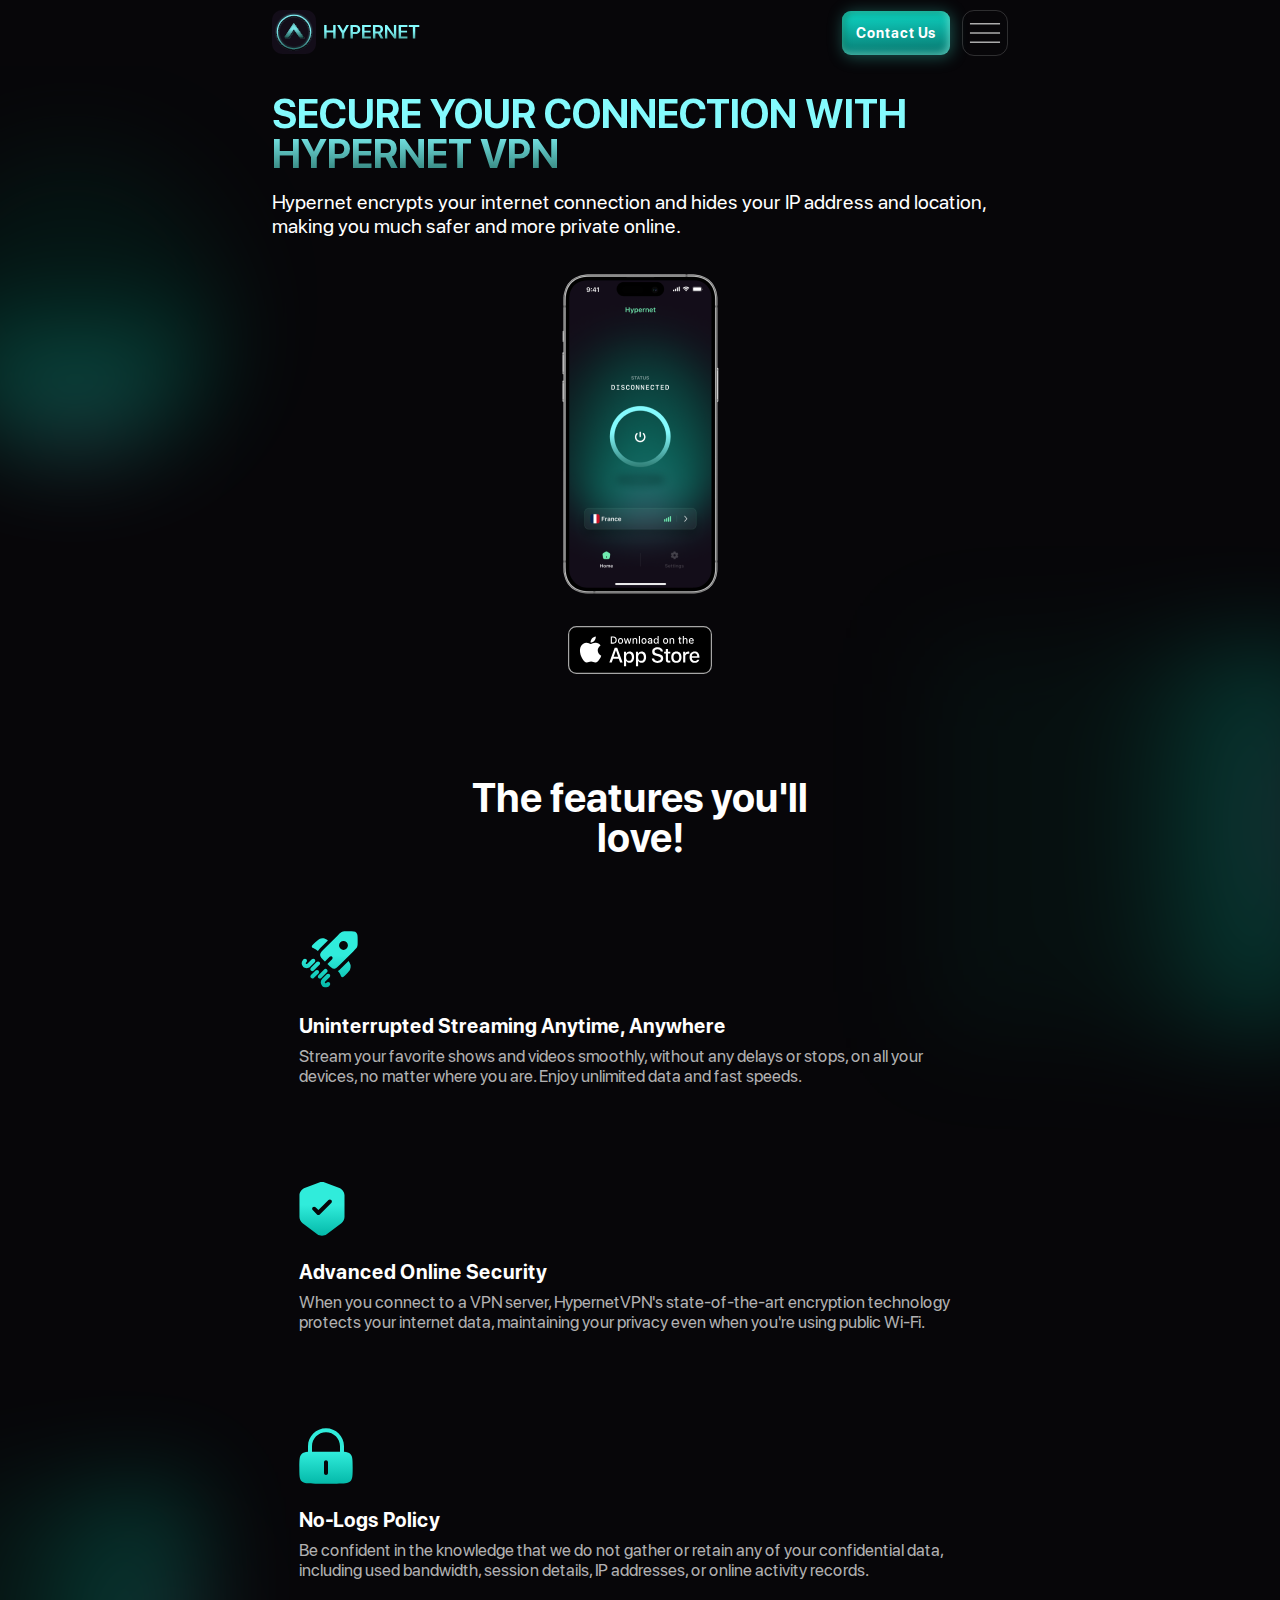
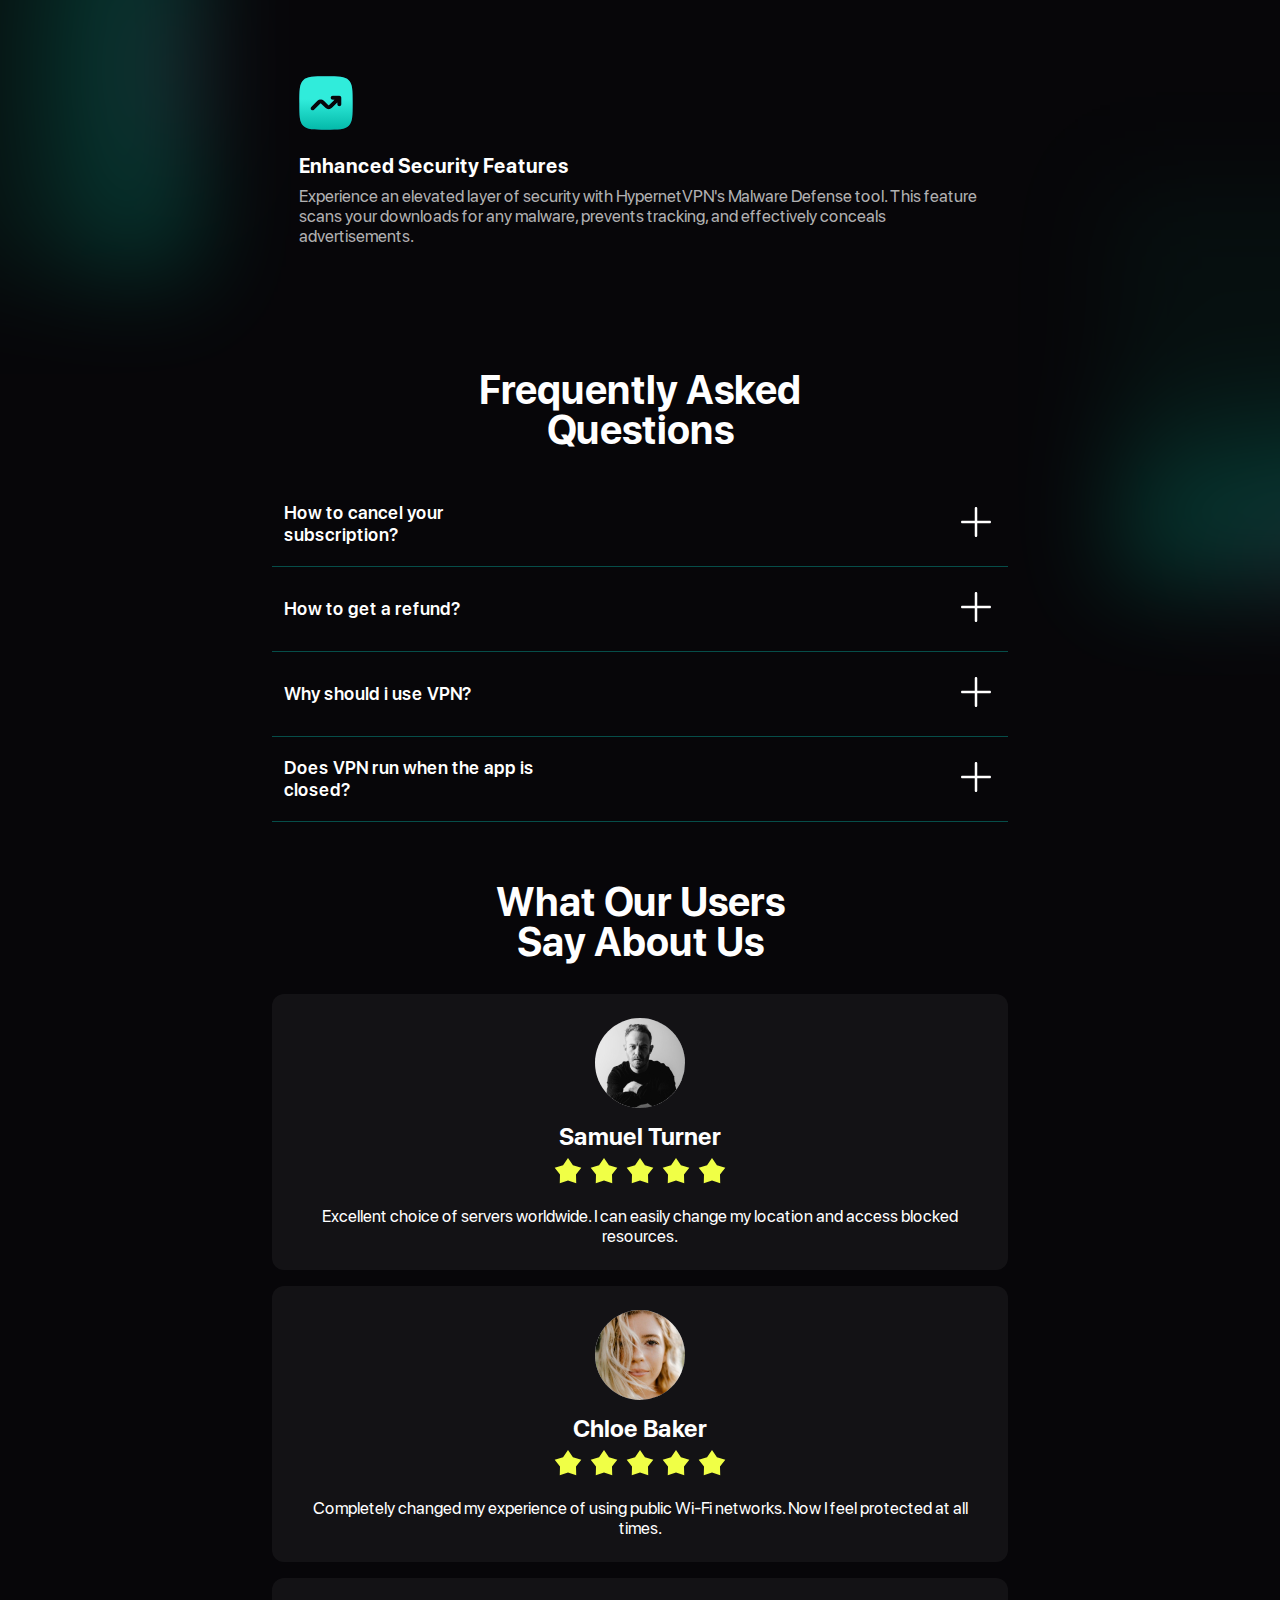
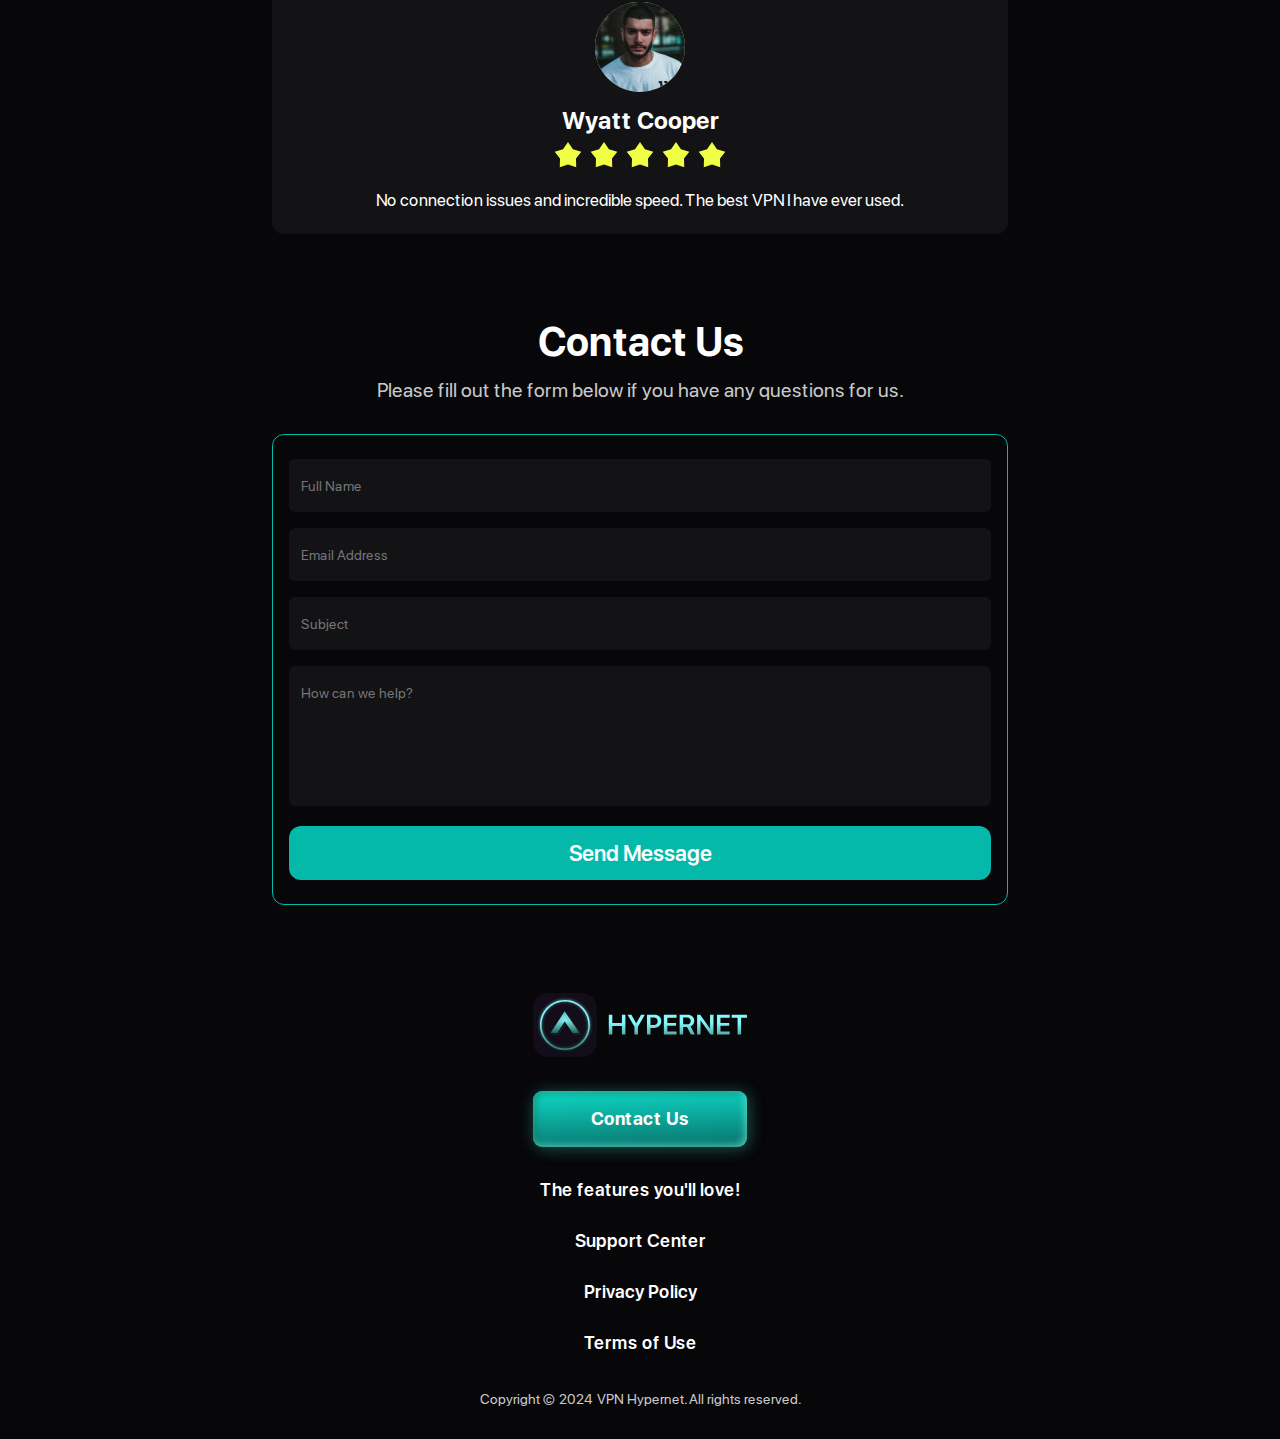
==== lend/hypernet/index.html @ 53f4f157 "test" ====
<!doctype html>
<html lang="en">
<head>
    <meta charset="UTF-8">
    <meta name="viewport"
          content="width=device-width, user-scalable=no, initial-scale=1.0, maximum-scale=1.0, minimum-scale=1.0">
    <meta http-equiv="X-UA-Compatible" content="ie=edge">
    <link rel="stylesheet" href="css/style.css">
    <title>hypernet</title>
</head>
<body>

    <header class="header">
    <div class="container">
        <div class="header-content">
            <a href="#" class="logo">
                <img src="assets/img/Logo.svg" alt="logo">
            </a>
            <div class="navigation-panel">
                <a href="#form" class="btn-nav primary-btn">
                    Contact Us
                </a>
                <nav class="nav">
                             <span class="nav-cross" id="close-nav">
                                <svg width="32" height="32" viewBox="0 0 32 32" fill="none" xmlns="http://www.w3.org/2000/svg">
<path d="M8 8.00006L25.0323 25.0323" stroke="white" stroke-linejoin="round"/>
<path d="M8 25.0325L25.0323 8.00027" stroke="white" stroke-linejoin="round"/>
</svg>
                            </span>
                    <div class="nav-inner">
                        <a href="#form" class="primary-btn">
                            Contact Us
                        </a>
                        <ul class="nav-list">
                            <li class="nav-list__el"><a href="#features">The features you'll love!</a></li>
                            <li class="nav-list__el"><a href="contact-us.html">Support Center</a></li>
                            <li class="nav-list__el"><a href="privacy.html">Privacy Policy</a></li>
                            <li class="nav-list__el"><a href="terms.html">Terms of Use</a></li>
                        </ul>
                    </div>
                </nav>
                <div class="burger" id="burger">
                    <svg width="44" height="44" viewBox="0 0 44 44" fill="none" xmlns="http://www.w3.org/2000/svg">
                        <path d="M36.6666 12.8333L7.33329 12.8333" stroke="white" stroke-linecap="round"/>
                        <path d="M36.6666 22L7.33329 22" stroke="white" stroke-linecap="round"/>
                        <path d="M36.6666 31.1667L7.33329 31.1667" stroke="white" stroke-linecap="round"/>
                    </svg>
                </div>
            </div>
        </div>
    </div>
</header>
    <div class="wrapper">
        <main class="main">
            <div class="container">
                <div class="main-content">
                    <h1 class="main-title">
                        SECURE YOUR CONNECTION WITH HYPERNET VPN
                    </h1>
                    <p class="main-description">
                        Hypernet encrypts your internet connection and hides your IP address and location,
                        making you much safer and more private online.
                    </p>
                    <div class="main-banner">
                        <div class="main-banner__img">
                            <img src="assets/img/iphone.png" alt="iphone-img">
                        </div>
                        <a href="#" class="link-app">
                            <img src="assets/img/app-store.svg" alt="app-store">
                        </a>
                    </div>
                </div>
            </div>
        </main>
        <section class="work" id="features">
            <div class="container">
                <div class="work-content">
                    <h2 class="section-title">The features you'll love!
                    </h2>
                    <div class="work-list">
                        <div class="work-item">
                            <svg width="64" height="64" viewBox="0 0 64 64" fill="none" xmlns="http://www.w3.org/2000/svg">
                                <path fill-rule="evenodd" clip-rule="evenodd" d="M7.39752 33.2837C8.1875 34.0746 8.18672 35.3562 7.39578 36.1462L6.98072 36.5607C6.62618 36.9148 6.62618 37.4879 6.98072 37.842C7.33662 38.1975 7.91466 38.1975 8.27056 37.842L12.8362 33.2819C13.6272 32.492 14.9087 32.4928 15.6987 33.2837C16.4887 34.0746 16.4879 35.3562 15.697 36.1462L11.1313 40.7062C9.1949 42.6403 6.05637 42.6403 4.11996 40.7062C2.18218 38.7708 2.18218 35.6319 4.11996 33.6965L4.53502 33.2819C5.32596 32.492 6.60755 32.4928 7.39752 33.2837ZM20.4977 35.9724C21.2882 36.7628 21.2882 38.0444 20.4977 38.8349L14.7846 44.5479C13.9941 45.3383 12.7126 45.3383 11.9221 44.5479C11.1316 43.7574 11.1316 42.4759 11.9221 41.6854L17.6352 35.9724C18.4256 35.1819 19.7072 35.1819 20.4977 35.9724ZM27.9888 43.4543C28.7792 44.2447 28.7792 45.5263 27.9888 46.3167L22.3147 51.9907C21.5243 52.7812 20.2427 52.7811 19.4522 51.9907C18.6618 51.2003 18.6618 49.9187 19.4522 49.1282L25.1263 43.4543C25.9167 42.6638 27.1983 42.6638 27.9888 43.4543ZM19.4591 44.5226C20.2408 45.3218 20.2265 46.6033 19.4273 47.3849L14.8135 51.897C14.0143 52.6786 12.7328 52.6644 11.9512 51.8652C11.1696 51.066 11.1838 49.7845 11.983 49.0029L16.5968 44.4907C17.396 43.7091 18.6775 43.7234 19.4591 44.5226ZM30.6163 48.3148C31.4062 49.1057 31.4055 50.3873 30.6145 51.1772L26.0489 55.7373C25.6943 56.0914 25.6943 56.6645 26.0489 57.0186C26.4048 57.3741 26.9828 57.374 27.3387 57.0186L27.7538 56.604C28.5447 55.8141 29.8263 55.8148 30.6163 56.6058C31.4062 57.3967 31.4055 58.6783 30.6145 59.4682L30.1995 59.8828C28.2631 61.8168 25.1245 61.8168 23.1881 59.8828C21.2503 57.9474 21.2503 54.8085 23.1881 52.8731L27.7538 48.313C28.5447 47.5231 29.8263 47.5238 30.6163 48.3148Z" fill="url(#paint0_linear_467_172)"/>
                                <path d="M28.9235 14.4243L23.0896 20.2406C22.0173 21.3097 21.0336 22.2903 20.2568 23.1768C19.7579 23.7462 19.2594 24.3693 18.8371 25.0578L18.7803 25.0011C18.6724 24.8935 18.6184 24.8397 18.5642 24.7871C17.5502 23.8032 16.3575 23.021 15.0498 22.4822C14.9799 22.4534 14.909 22.4253 14.7671 22.3691L13.8985 22.025C12.7218 21.5587 12.4082 20.0439 13.3036 19.1512C15.8733 16.5893 18.9586 13.5134 20.4476 12.8956C21.7608 12.3507 23.1793 12.1694 24.5474 12.3716C25.801 12.5569 26.9869 13.2008 28.9235 14.4243Z" fill="url(#paint1_linear_467_172)"/>
                                <path d="M38.8848 45.0486C39.3549 45.5257 39.6672 45.8628 39.9494 46.2229C40.3218 46.6981 40.6548 47.2028 40.9451 47.732C41.2718 48.3277 41.5255 48.964 42.0328 50.2367C42.4458 51.2728 43.8179 51.5466 44.6148 50.7521L44.8076 50.5598C47.3773 47.9979 50.4625 44.9219 51.0822 43.4374C51.6287 42.1281 51.8105 40.7139 51.6077 39.3499C51.4219 38.1002 50.7762 36.9181 49.5493 34.9877L43.6959 40.8235C42.5993 41.9168 41.5938 42.9194 40.6844 43.7048C40.1394 44.1754 39.5432 44.6458 38.8848 45.0486Z" fill="url(#paint2_linear_467_172)"/>
                                <path fill-rule="evenodd" clip-rule="evenodd" d="M41.3393 38.3131L54.7518 24.941C56.6834 23.0152 57.6492 22.0524 58.1579 20.8279C58.6666 19.6035 58.6666 18.2417 58.6666 15.5183V14.2172C58.6666 10.0293 58.6666 7.93537 57.3617 6.63435C56.0567 5.33333 53.9565 5.33333 49.7559 5.33333H48.4509C45.7192 5.33333 44.3534 5.33333 43.1252 5.84052C41.8971 6.3477 40.9313 7.31059 38.9997 9.23636L25.5872 22.6084C23.3302 24.8587 21.9306 26.254 21.3887 27.6017C21.2175 28.0275 21.1318 28.4485 21.1318 28.8903C21.1318 30.7302 22.617 32.2109 25.5872 35.1722L25.9864 35.5702L30.6627 30.8242C31.3296 30.1474 32.4189 30.1393 33.0958 30.8062C33.7726 31.4731 33.7807 32.5624 33.1138 33.2392L28.4232 37.9996L28.7376 38.3131C31.7079 41.2744 33.193 42.755 35.0385 42.755C35.4462 42.755 35.8364 42.6828 36.2289 42.5382C37.6127 42.0285 39.0254 40.6201 41.3393 38.3131ZM47.6404 22.6094C45.9005 24.3441 43.0795 24.3441 41.3396 22.6094C39.5997 20.8747 39.5997 18.0623 41.3396 16.3276C43.0795 14.5929 45.9005 14.5929 47.6404 16.3276C49.3804 18.0623 49.3804 20.8747 47.6404 22.6094Z" fill="url(#paint3_linear_467_172)"/>
                                <defs>
                                    <linearGradient id="paint0_linear_467_172" x1="30.7832" y1="61.4334" x2="30.9016" y2="5.33359" gradientUnits="userSpaceOnUse">
                                        <stop stop-color="#04B9A9"/>
                                        <stop offset="0.572498" stop-color="#30ECDB"/>
                                    </linearGradient>
                                    <linearGradient id="paint1_linear_467_172" x1="30.7832" y1="61.4334" x2="30.9016" y2="5.33359" gradientUnits="userSpaceOnUse">
                                        <stop stop-color="#04B9A9"/>
                                        <stop offset="0.572498" stop-color="#30ECDB"/>
                                    </linearGradient>
                                    <linearGradient id="paint2_linear_467_172" x1="30.7832" y1="61.4334" x2="30.9016" y2="5.33359" gradientUnits="userSpaceOnUse">
                                        <stop stop-color="#04B9A9"/>
                                        <stop offset="0.572498" stop-color="#30ECDB"/>
                                    </linearGradient>
                                    <linearGradient id="paint3_linear_467_172" x1="30.7832" y1="61.4334" x2="30.9016" y2="5.33359" gradientUnits="userSpaceOnUse">
                                        <stop stop-color="#04B9A9"/>
                                        <stop offset="0.572498" stop-color="#30ECDB"/>
                                    </linearGradient>
                                </defs>
                            </svg>
                            <h3 class="work-item__title">
                                Uninterrupted Streaming Anytime, Anywhere
                            </h3>
                            <div class="work-item__description">
                                Stream your favorite shows and videos smoothly, without any delays or stops, on all your devices, no matter where you are. Enjoy unlimited data and fast speeds.
                            </div>
                        </div>
                        <div class="work-item">
                            <svg width="46" height="54" viewBox="0 0 46 54" fill="none" xmlns="http://www.w3.org/2000/svg">
                                <path d="M40.4401 5.98667L25.7735 0.493334C24.2535 -0.0666662 21.7735 -0.0666662 20.2535 0.493334L5.5868 5.98667C2.76013 7.05333 0.466797 10.36 0.466797 13.3733V34.9733C0.466797 37.1333 1.88013 39.9867 3.61346 41.2667L18.2801 52.2267C20.8668 54.1733 25.1068 54.1733 27.6935 52.2267L42.3601 41.2667C44.0935 39.96 45.5068 37.1333 45.5068 34.9733V13.3733C45.5335 10.36 43.2401 7.05333 40.4401 5.98667ZM32.2801 20.92L20.8135 32.3867C20.4135 32.7867 19.9068 32.9733 19.4001 32.9733C18.8935 32.9733 18.3868 32.7867 17.9868 32.3867L13.7201 28.0667C12.9468 27.2933 12.9468 26.0133 13.7201 25.24C14.4935 24.4667 15.7735 24.4667 16.5468 25.24L19.4268 28.12L29.4801 18.0667C30.2535 17.2933 31.5335 17.2933 32.3068 18.0667C33.0801 18.84 33.0801 20.1467 32.2801 20.92Z" fill="url(#paint0_linear_96_29)"/>
                                <defs>
                                    <linearGradient id="paint0_linear_96_29" x1="23.0807" y1="53.7824" x2="23.2156" y2="0.0736763" gradientUnits="userSpaceOnUse">
                                        <stop stop-color="#04B9A9"/>
                                        <stop offset="0.572498" stop-color="#30ECDB"/>
                                    </linearGradient>
                                </defs>
                            </svg>
                            <h3 class="work-item__title">
                                Advanced Online Security
                            </h3>
                            <div class="work-item__description">
                                When you connect to a VPN server, HypernetVPN's state-of-the-art encryption technology
                                protects your internet data, maintaining your privacy even when you're using public Wi-Fi.
                            </div>
                        </div>
                        <div class="work-item">
                            <svg width="54" height="56" viewBox="0 0 54 56" fill="none" xmlns="http://www.w3.org/2000/svg">
                                <path fill-rule="evenodd" clip-rule="evenodd" d="M9.00004 23.8123V18.3333C9.00004 8.39219 17.0589 0.333313 27 0.333313C36.9412 0.333313 45 8.39219 45 18.3333V23.8123C47.9727 24.0343 49.9085 24.5948 51.3236 26.0098C53.6667 28.3529 53.6667 32.1242 53.6667 39.6666C53.6667 47.2091 53.6667 50.9804 51.3236 53.3235C48.9804 55.6666 45.2092 55.6666 37.6667 55.6666H16.3334C8.7909 55.6666 5.01967 55.6666 2.67652 53.3235C0.333374 50.9804 0.333374 47.2091 0.333374 39.6666C0.333374 32.1242 0.333374 28.3529 2.67652 26.0098C4.09154 24.5948 6.02736 24.0343 9.00004 23.8123ZM13 18.3333C13 10.6013 19.2681 4.33331 27 4.33331C34.732 4.33331 41 10.6013 41 18.3333V23.6762C39.9787 23.6666 38.8707 23.6666 37.6667 23.6666H16.3334C15.1293 23.6666 14.0214 23.6666 13 23.6762V18.3333ZM27 32.3333C28.1046 32.3333 29 33.2287 29 34.3333V45C29 46.1045 28.1046 47 27 47C25.8955 47 25 46.1045 25 45V34.3333C25 33.2287 25.8955 32.3333 27 32.3333Z" fill="url(#paint0_linear_467_179)"/>
                                <defs>
                                    <linearGradient id="paint0_linear_467_179" x1="27.1111" y1="55.7655" x2="27.2325" y2="0.333582" gradientUnits="userSpaceOnUse">
                                        <stop stop-color="#04B9A9"/>
                                        <stop offset="0.572498" stop-color="#30ECDB"/>
                                    </linearGradient>
                                </defs>
                            </svg>
                            <h3 class="work-item__title">
                                No-Logs Policy
                            </h3>
                            <div class="work-item__description">
                                Be confident in the knowledge that we do not gather or retain any of your confidential
                                data, including used bandwidth, session details, IP addresses, or online activity records.
                            </div>
                        </div>
                        <div class="work-item">
                            <svg width="54" height="54" viewBox="0 0 54 54" fill="none" xmlns="http://www.w3.org/2000/svg">
                                <path fill-rule="evenodd" clip-rule="evenodd" d="M4.23862 4.23856C0.333374 8.1438 0.333374 14.4292 0.333374 27C0.333374 39.5708 0.333374 45.8562 4.23862 49.7614C8.14386 53.6666 14.4293 53.6666 27 53.6666C39.5708 53.6666 45.8562 53.6666 49.7615 49.7614C53.6667 45.8562 53.6667 39.5708 53.6667 27C53.6667 14.4292 53.6667 8.1438 49.7615 4.23856C45.8562 0.333313 39.5708 0.333313 27 0.333313C14.4293 0.333313 8.14386 0.333313 4.23862 4.23856ZM31.6667 21.6666C31.6667 22.7712 32.5621 23.6666 33.6667 23.6666H35.5049L30.1381 29.0335C29.8778 29.2938 29.4557 29.2938 29.1953 29.0335L24.9665 24.8047C23.1441 22.9823 20.1893 22.9823 18.3669 24.8047L12.2525 30.9191C11.4714 31.7001 11.4714 32.9665 12.2525 33.7475C13.0335 34.5286 14.2999 34.5286 15.0809 33.7475L21.1953 27.6331C21.4557 27.3728 21.8778 27.3728 22.1381 27.6331L26.3669 31.8619C28.1893 33.6843 31.1441 33.6844 32.9665 31.8619L38.3334 26.4951V28.3333C38.3334 29.4379 39.2288 30.3333 40.3334 30.3333C41.4379 30.3333 42.3334 29.4379 42.3334 28.3333V21.6666C42.3334 20.5621 41.4379 19.6666 40.3334 19.6666H33.6667C32.5621 19.6666 31.6667 20.5621 31.6667 21.6666Z" fill="#1C274C"/>
                                <path fill-rule="evenodd" clip-rule="evenodd" d="M4.23862 4.23856C0.333374 8.1438 0.333374 14.4292 0.333374 27C0.333374 39.5708 0.333374 45.8562 4.23862 49.7614C8.14386 53.6666 14.4293 53.6666 27 53.6666C39.5708 53.6666 45.8562 53.6666 49.7615 49.7614C53.6667 45.8562 53.6667 39.5708 53.6667 27C53.6667 14.4292 53.6667 8.1438 49.7615 4.23856C45.8562 0.333313 39.5708 0.333313 27 0.333313C14.4293 0.333313 8.14386 0.333313 4.23862 4.23856ZM31.6667 21.6666C31.6667 22.7712 32.5621 23.6666 33.6667 23.6666H35.5049L30.1381 29.0335C29.8778 29.2938 29.4557 29.2938 29.1953 29.0335L24.9665 24.8047C23.1441 22.9823 20.1893 22.9823 18.3669 24.8047L12.2525 30.9191C11.4714 31.7001 11.4714 32.9665 12.2525 33.7475C13.0335 34.5286 14.2999 34.5286 15.0809 33.7475L21.1953 27.6331C21.4557 27.3728 21.8778 27.3728 22.1381 27.6331L26.3669 31.8619C28.1893 33.6843 31.1441 33.6844 32.9665 31.8619L38.3334 26.4951V28.3333C38.3334 29.4379 39.2288 30.3333 40.3334 30.3333C41.4379 30.3333 42.3334 29.4379 42.3334 28.3333V21.6666C42.3334 20.5621 41.4379 19.6666 40.3334 19.6666H33.6667C32.5621 19.6666 31.6667 20.5621 31.6667 21.6666Z" fill="url(#paint0_linear_467_181)"/>
                                <defs>
                                    <linearGradient id="paint0_linear_467_181" x1="27.1111" y1="53.7619" x2="27.2239" y2="0.333554" gradientUnits="userSpaceOnUse">
                                        <stop stop-color="#04B9A9"/>
                                        <stop offset="0.572498" stop-color="#30ECDB"/>
                                    </linearGradient>
                                </defs>
                            </svg>
                            <h3 class="work-item__title">
                                Enhanced Security Features
                            </h3>
                            <div class="work-item__description">
                                Experience an elevated layer of security with HypernetVPN's Malware Defense tool.
                                This feature scans your downloads for any malware, prevents tracking, and effectively conceals advertisements.
                            </div>
                        </div>
                    </div>
                </div>
            </div>
        </section>
        <section class="faq">
            <div class="container">
                <div class="faq-content">
                    <h2 class="section-title">
                        Frequently Asked Questions
                    </h2>
                    <div class="faq-list">
                        <div class="faq-el">
                            <div class="faq-el-head">
                                <div class="faq-el-head__text">
                                    How to cancel your subscription?
                                </div>
                                <div class="faq-el-head__i">
                                    <span class="faq-el-head__i__plus">
                                       <svg width="40" height="40" viewBox="0 0 40 40" fill="none" xmlns="http://www.w3.org/2000/svg">
                                        <path fill-rule="evenodd" clip-rule="evenodd" d="M20 5C20.3315 5 20.6495 5.1317 20.8839 5.36612C21.1183 5.60054 21.25 5.91848 21.25 6.25V18.75H33.75C34.0815 18.75 34.3995 18.8817 34.6339 19.1161C34.8683 19.3505 35 19.6685 35 20C35 20.3315 34.8683 20.6495 34.6339 20.8839C34.3995 21.1183 34.0815 21.25 33.75 21.25H21.25V33.75C21.25 34.0815 21.1183 34.3995 20.8839 34.6339C20.6495 34.8683 20.3315 35 20 35C19.6685 35 19.3505 34.8683 19.1161 34.6339C18.8817 34.3995 18.75 34.0815 18.75 33.75V21.25H6.25C5.91848 21.25 5.60054 21.1183 5.36612 20.8839C5.1317 20.6495 5 20.3315 5 20C5 19.6685 5.1317 19.3505 5.36612 19.1161C5.60054 18.8817 5.91848 18.75 6.25 18.75H18.75V6.25C18.75 5.91848 18.8817 5.60054 19.1161 5.36612C19.3505 5.1317 19.6685 5 20 5Z" fill="white"/>
                                    </svg>
                                    </span>
                                    <span class="faq-el-head__i__minus">
                                        <svg width="40" height="40" viewBox="0 0 40 40" fill="none" xmlns="http://www.w3.org/2000/svg">
<path d="M5 20L35 20" stroke="white" stroke-width="2.57143" stroke-linecap="round"/>
</svg>
                                    </span>
                                </div>
                            </div>
                            <div class="faq-el-body">
                                <p class="faq-el-text">
                                    Subscription cancellation is easy! You can do it either through you Apple Store
                                    settings, or you can <a href="#form">contact us </a>, and we'll give you further instructions(link)
                                </p>
                            </div>
                        </div>
                        <div class="faq-el">
                            <div class="faq-el-head">
                                <div class="faq-el-head__text">
                                    How to get a refund?
                                </div>
                                <div class="faq-el-head__i">
                                    <span class="faq-el-head__i__plus">
                                       <svg width="40" height="40" viewBox="0 0 40 40" fill="none" xmlns="http://www.w3.org/2000/svg">
                                        <path fill-rule="evenodd" clip-rule="evenodd" d="M20 5C20.3315 5 20.6495 5.1317 20.8839 5.36612C21.1183 5.60054 21.25 5.91848 21.25 6.25V18.75H33.75C34.0815 18.75 34.3995 18.8817 34.6339 19.1161C34.8683 19.3505 35 19.6685 35 20C35 20.3315 34.8683 20.6495 34.6339 20.8839C34.3995 21.1183 34.0815 21.25 33.75 21.25H21.25V33.75C21.25 34.0815 21.1183 34.3995 20.8839 34.6339C20.6495 34.8683 20.3315 35 20 35C19.6685 35 19.3505 34.8683 19.1161 34.6339C18.8817 34.3995 18.75 34.0815 18.75 33.75V21.25H6.25C5.91848 21.25 5.60054 21.1183 5.36612 20.8839C5.1317 20.6495 5 20.3315 5 20C5 19.6685 5.1317 19.3505 5.36612 19.1161C5.60054 18.8817 5.91848 18.75 6.25 18.75H18.75V6.25C18.75 5.91848 18.8817 5.60054 19.1161 5.36612C19.3505 5.1317 19.6685 5 20 5Z" fill="white"/>
                                    </svg>
                                    </span>
                                    <span class="faq-el-head__i__minus">
                                        <svg width="40" height="40" viewBox="0 0 40 40" fill="none" xmlns="http://www.w3.org/2000/svg">
<path d="M5 20L35 20" stroke="white" stroke-width="2.57143" stroke-linecap="round"/>
</svg>
                                    </span>
                                </div>
                            </div>
                            <div class="faq-el-body">
                                <p class="faq-el-text">
                                    All the refunds are processed through Apple Store and on their behalf.
                                    You can <a href="#form">contact us </a> to receive additional instructions.(link)                                </p>
                            </div>
                        </div>
                        <div class="faq-el">
                            <div class="faq-el-head">
                                <div class="faq-el-head__text">
                                    Why should i use VPN?
                                </div>
                                <div class="faq-el-head__i">
                                    <span class="faq-el-head__i__plus">
                                       <svg width="40" height="40" viewBox="0 0 40 40" fill="none" xmlns="http://www.w3.org/2000/svg">
                                        <path fill-rule="evenodd" clip-rule="evenodd" d="M20 5C20.3315 5 20.6495 5.1317 20.8839 5.36612C21.1183 5.60054 21.25 5.91848 21.25 6.25V18.75H33.75C34.0815 18.75 34.3995 18.8817 34.6339 19.1161C34.8683 19.3505 35 19.6685 35 20C35 20.3315 34.8683 20.6495 34.6339 20.8839C34.3995 21.1183 34.0815 21.25 33.75 21.25H21.25V33.75C21.25 34.0815 21.1183 34.3995 20.8839 34.6339C20.6495 34.8683 20.3315 35 20 35C19.6685 35 19.3505 34.8683 19.1161 34.6339C18.8817 34.3995 18.75 34.0815 18.75 33.75V21.25H6.25C5.91848 21.25 5.60054 21.1183 5.36612 20.8839C5.1317 20.6495 5 20.3315 5 20C5 19.6685 5.1317 19.3505 5.36612 19.1161C5.60054 18.8817 5.91848 18.75 6.25 18.75H18.75V6.25C18.75 5.91848 18.8817 5.60054 19.1161 5.36612C19.3505 5.1317 19.6685 5 20 5Z" fill="white"/>
                                    </svg>
                                    </span>
                                    <span class="faq-el-head__i__minus">
                                        <svg width="40" height="40" viewBox="0 0 40 40" fill="none" xmlns="http://www.w3.org/2000/svg">
<path d="M5 20L35 20" stroke="white" stroke-width="2.57143" stroke-linecap="round"/>
</svg>
                                    </span>
                                </div>
                            </div>
                            <div class="faq-el-body">
                                <p class="faq-el-text">
                                    Using a VPN, like Hypernet VPN, enhances your online privacy and security.
                                    When you connect to a server through a VPN, your internet traffic is encrypted,
                                    making it difficult for others to intercept or track your online activities.
                                    This is particularly important when using public Wi-Fi, as it protects your
                                    data from potential cyber threats. A VPN also masks your IP address, allowing
                                    you to browse the internet anonymously and access content that may be restricted
                                    in your region. With features like the Kill Switch, which disables your internet
                                    if the VPN connection drops, Hypernet VPN ensures continuous protection. Thus,
                                    using a VPN is crucial for safeguarding your online privacy and accessing a
                                    broader range of content securely.
                                </p>
                            </div>
                        </div>
                        <div class="faq-el">
                            <div class="faq-el-head">
                                <div class="faq-el-head__text">
                                    Does VPN run when the app is closed?
                                </div>
                                <div class="faq-el-head__i">
                                    <span class="faq-el-head__i__plus">
                                       <svg width="40" height="40" viewBox="0 0 40 40" fill="none" xmlns="http://www.w3.org/2000/svg">
                                        <path fill-rule="evenodd" clip-rule="evenodd" d="M20 5C20.3315 5 20.6495 5.1317 20.8839 5.36612C21.1183 5.60054 21.25 5.91848 21.25 6.25V18.75H33.75C34.0815 18.75 34.3995 18.8817 34.6339 19.1161C34.8683 19.3505 35 19.6685 35 20C35 20.3315 34.8683 20.6495 34.6339 20.8839C34.3995 21.1183 34.0815 21.25 33.75 21.25H21.25V33.75C21.25 34.0815 21.1183 34.3995 20.8839 34.6339C20.6495 34.8683 20.3315 35 20 35C19.6685 35 19.3505 34.8683 19.1161 34.6339C18.8817 34.3995 18.75 34.0815 18.75 33.75V21.25H6.25C5.91848 21.25 5.60054 21.1183 5.36612 20.8839C5.1317 20.6495 5 20.3315 5 20C5 19.6685 5.1317 19.3505 5.36612 19.1161C5.60054 18.8817 5.91848 18.75 6.25 18.75H18.75V6.25C18.75 5.91848 18.8817 5.60054 19.1161 5.36612C19.3505 5.1317 19.6685 5 20 5Z" fill="white"/>
                                    </svg>
                                    </span>
                                    <span class="faq-el-head__i__minus">
                                        <svg width="40" height="40" viewBox="0 0 40 40" fill="none" xmlns="http://www.w3.org/2000/svg">
<path d="M5 20L35 20" stroke="white" stroke-width="2.57143" stroke-linecap="round"/>
</svg>
                                    </span>
                                </div>
                            </div>
                            <div class="faq-el-body">
                                <p class="faq-el-text">
                                    Once you connect to a server using Hypernet VPN, it will continue to operate
                                    even when the app is closed, ensuring secure browsing. To verify if the app
                                    is active, glance at the top corner of your device. A visible VPN icon
                                    indicates that the connection is active. For concerns regarding an unstable
                                    connection, consider enabling the Hypernet VPN Kill Switch feature. This
                                    function will temporarily disable your internet access if the VPN connection
                                    drops, maintaining security until the connection is re-established.
                                </p>
                            </div>
                        </div>
                    </div>
                </div>
            </div>
        </section>
        <section class="feedback">
            <div class="container">
                <div class="feedback-content">
                    <h2 class="section-title">
                        What Our Users Say About Us
                    </h2>
                    <div class="feedback-list">
                        <div class="feedback-card">
                            <div class="feedback-card__img">
                                <img src="assets/img/f-1.jpg" alt="img">
                            </div>
                            <h3 class="feedback-card__title">Samuel Turner</h3>
                            <div class="feedback-card__star">
                                <svg width="172" height="28" viewBox="0 0 172 28" fill="none" xmlns="http://www.w3.org/2000/svg">
                                    <path d="M14 0L18.9374 7.20426L27.3148 9.67376L21.9889 16.5957L22.229 25.3262L14 22.4L5.77101 25.3262L6.01113 16.5957L0.685208 9.67376L9.0626 7.20426L14 0Z" fill="#F0FF46"/>
                                    <path d="M86 0L90.9374 7.20426L99.3148 9.67376L93.9889 16.5957L94.229 25.3262L86 22.4L77.771 25.3262L78.0111 16.5957L72.6852 9.67376L81.0626 7.20426L86 0Z" fill="#F0FF46"/>
                                    <path d="M50 0L54.9374 7.20426L63.3148 9.67376L57.9889 16.5957L58.229 25.3262L50 22.4L41.771 25.3262L42.0111 16.5957L36.6852 9.67376L45.0626 7.20426L50 0Z" fill="#F0FF46"/>
                                    <path d="M122 0L126.937 7.20426L135.315 9.67376L129.989 16.5957L130.229 25.3262L122 22.4L113.771 25.3262L114.011 16.5957L108.685 9.67376L117.063 7.20426L122 0Z" fill="#F0FF46"/>
                                    <path d="M158 0L162.937 7.20426L171.315 9.67376L165.989 16.5957L166.229 25.3262L158 22.4L149.771 25.3262L150.011 16.5957L144.685 9.67376L153.063 7.20426L158 0Z" fill="#F0FF46"/>
                                </svg>
                            </div>
                            <div class="feedback-card__text">
                                Excellent choice of servers worldwide. I can easily change my location and access blocked resources.
                            </div>
                        </div>
                        <div class="feedback-card">
                            <div class="feedback-card__img">
                                <img src="assets/img/f-2.jpg" alt="img">
                            </div>
                            <h3 class="feedback-card__title">Chloe Baker</h3>
                            <div class="feedback-card__star">
                                <svg width="172" height="28" viewBox="0 0 172 28" fill="none" xmlns="http://www.w3.org/2000/svg">
                                    <path d="M14 0L18.9374 7.20426L27.3148 9.67376L21.9889 16.5957L22.229 25.3262L14 22.4L5.77101 25.3262L6.01113 16.5957L0.685208 9.67376L9.0626 7.20426L14 0Z" fill="#F0FF46"/>
                                    <path d="M86 0L90.9374 7.20426L99.3148 9.67376L93.9889 16.5957L94.229 25.3262L86 22.4L77.771 25.3262L78.0111 16.5957L72.6852 9.67376L81.0626 7.20426L86 0Z" fill="#F0FF46"/>
                                    <path d="M50 0L54.9374 7.20426L63.3148 9.67376L57.9889 16.5957L58.229 25.3262L50 22.4L41.771 25.3262L42.0111 16.5957L36.6852 9.67376L45.0626 7.20426L50 0Z" fill="#F0FF46"/>
                                    <path d="M122 0L126.937 7.20426L135.315 9.67376L129.989 16.5957L130.229 25.3262L122 22.4L113.771 25.3262L114.011 16.5957L108.685 9.67376L117.063 7.20426L122 0Z" fill="#F0FF46"/>
                                    <path d="M158 0L162.937 7.20426L171.315 9.67376L165.989 16.5957L166.229 25.3262L158 22.4L149.771 25.3262L150.011 16.5957L144.685 9.67376L153.063 7.20426L158 0Z" fill="#F0FF46"/>
                                </svg>
                            </div>
                            <div class="feedback-card__text">
                                Completely changed my experience of using public Wi-Fi networks.
                                Now I feel protected at all times.
                            </div>
                        </div>
                        <div class="feedback-card">
                            <div class="feedback-card__img">
                                <img src="assets/img/f-3.jpg" alt="img">
                            </div>
                            <h3 class="feedback-card__title">Wyatt Cooper</h3>
                            <div class="feedback-card__star">
                                <svg width="172" height="28" viewBox="0 0 172 28" fill="none" xmlns="http://www.w3.org/2000/svg">
                                    <path d="M14 0L18.9374 7.20426L27.3148 9.67376L21.9889 16.5957L22.229 25.3262L14 22.4L5.77101 25.3262L6.01113 16.5957L0.685208 9.67376L9.0626 7.20426L14 0Z" fill="#F0FF46"/>
                                    <path d="M86 0L90.9374 7.20426L99.3148 9.67376L93.9889 16.5957L94.229 25.3262L86 22.4L77.771 25.3262L78.0111 16.5957L72.6852 9.67376L81.0626 7.20426L86 0Z" fill="#F0FF46"/>
                                    <path d="M50 0L54.9374 7.20426L63.3148 9.67376L57.9889 16.5957L58.229 25.3262L50 22.4L41.771 25.3262L42.0111 16.5957L36.6852 9.67376L45.0626 7.20426L50 0Z" fill="#F0FF46"/>
                                    <path d="M122 0L126.937 7.20426L135.315 9.67376L129.989 16.5957L130.229 25.3262L122 22.4L113.771 25.3262L114.011 16.5957L108.685 9.67376L117.063 7.20426L122 0Z" fill="#F0FF46"/>
                                    <path d="M158 0L162.937 7.20426L171.315 9.67376L165.989 16.5957L166.229 25.3262L158 22.4L149.771 25.3262L150.011 16.5957L144.685 9.67376L153.063 7.20426L158 0Z" fill="#F0FF46"/>
                                </svg>
                            </div>
                            <div class="feedback-card__text">
                                No connection issues and incredible speed. The best VPN I have ever used.
                            </div>
                        </div>
                    </div>
                </div>
            </div>
        </section>
        <section class="form-block" id="form">
            <div class="container">
                <h2 class="section-title">
                    Contact Us
                </h2>
                <p class="section-description">
                    Please fill out the form below if you have any questions for us.
                </p>
                <form action="https://api.web3forms.com/submit" class="form" method="POST">

                    <input type="hidden" name="access_key" value="db80f08c-abaf-47c6-89d7-de29c29b8818">
                    <div class="form-group">
                        <input type="text" name="name" placeholder="Full Name" required>
                    </div>
                    <div class="form-group">
                        <input type="email" name="email" placeholder="Email Address" required>
                    </div>
                    <div class="form-group">
                        <input type="text" name="title" placeholder="Subject" required>
                    </div>
                    <div class="form-group">
                        <textarea name="description" placeholder="How can we help?" required></textarea>
                    </div>
                    <div class="form-group">
                        <button type="submit">Send Message</button>
                    </div>
                </form>
            </div>
        </section>
        <footer class="footer">
            <div class="container">
                <div class="footer-content">
                    <a href="#" class="logo logo-footer">
                        <img src="assets/img/Logo.svg" alt="logo">
                    </a>
                    <a href="#form" class="footer-btn primary-btn">
                        Contact Us
                    </a>
                    <nav class="footer-nav">
                        <ul class="nav-list">
                            <li class="nav-list__el"><a href="#features">The features you'll love!</a></li>
                            <li class="nav-list__el"><a href="contact-us.html">Support Center</a></li>
                            <li class="nav-list__el"><a href="privacy.html">Privacy Policy</a></li>
                            <li class="nav-list__el"><a href="terms.html">Terms of Use</a></li>
                        </ul>
                    </nav>
                </div>
                <div class="copy-text">
                    Copyright © 2024 VPN Hypernet. All rights reserved.
                </div>
            </div>
        </footer>
    </div>


<script
        src="https://code.jquery.com/jquery-3.7.1.js"
        integrity="sha256-eKhayi8LEQwp4NKxN+CfCh+3qOVUtJn3QNZ0TciWLP4="
        crossorigin="anonymous">

</script>
<script src="https://web3forms.com/client/script.js" async defer></script>
<script src="js/main.js"></script>
</body>
</html>
---- lend/hypernet/css/style.css ----
@import "../assets/font/stylesheet.css";

*{
  margin: 0;
  padding: 0;
  box-sizing: border-box;
  text-decoration: none;
  list-style-type: none;
  outline: none;
  border: none;
  font-family: "SF Pro Display",sans-serif;
  -webkit-tap-highlight-color: rgba(0, 0, 0, 0);
}

body{
  background: #070609;
}

.container{
  max-width: 768px;
  padding: 0 16px;
  margin: 0 auto;
}

.wrapper{
  overflow: hidden;
  padding-top: 94px;
}

.header{
  width: 100%;
  position: fixed;
  left: 0;
  top: 0;
  padding: 10px 0;
  background: #070609;
  z-index: 10;
}

.header-content{
  display: flex;
  justify-content: space-between;
}

.logo img{
  display: block;
}

.primary-btn{
  display: flex;
  align-items: center;
  justify-content: center;
  width: 108px;
  height: 44px;
  color: #FFF;
  text-align: center;
  font-size: 14px;
  font-style: normal;
  font-weight: 700;
  line-height: 19px;
  border-radius: 9px;
  background: linear-gradient(358deg, #07504C -33.34%, #0EDCCA 103.13%);
  box-shadow: 1.571px 1.571px 15.714px 0px rgba(54, 205, 187, 0.40), -2.357px -2.357px 7.071px 0px rgba(145, 255, 242, 0.50) inset, 2.357px 2.357px 7.071px 0px rgba(11, 106, 78, 0.60) inset;
}

.navigation-panel{
  display: flex;
  align-items: center;
  gap: 12px;
}

.nav{
  position: fixed;
  width: 100%;
  height: 100%;
  right: -150%;
  top: 0;
  opacity: 0;
  background: #070609;
  padding-top: 104px;
  transition: .3s;
  z-index: 11;
}

.nav-inner{
  position: relative;
  display: flex;
  flex-direction: column;
  align-items: center;
  gap: 32px;
  z-index: 3;
}

.nav.active{
  right: 0;
  opacity: 1;
}

.nav:before{
  position: absolute;
  content: "";
  top: 78px;
  left: 50%;
  transform: rotate(90deg) translate(0 , 50%);
  width: 500px;
  height: 500px;
  background: radial-gradient(51.66% 106.57% at 95.92% 46.6%, rgba(164, 203, 249, 0.50) 0%, rgba(0, 255, 209, 0.50) 30.91%, rgba(2, 54, 42, 0.50) 100%);
  opacity: 0.4;
  filter: blur(60.38700866699219px);
  border-radius: 100%;
}

.nav-cross{
  position: absolute;
  right: 16px;
  top: 20px;
}

.nav .primary-btn{
  width: 180px;
  height: 56px;
  font-size: 18px;
  font-style: normal;
  font-weight: 700;
  line-height: 24px;
}

.nav-list{
  display: flex;
  flex-direction: column;
  align-items: center;
  gap: 32px;
}

.nav-list__el a{
  color: #FFF;
  text-align: center;
  font-size: 22px;
  font-style: normal;
  font-weight: 600;
  line-height: 22px;
}

.burger{
  display: flex;
  border-radius: 12px;
  border: 0.8px solid rgba(255, 255, 255, 0.16);
}

.main-title{
  font-size: 40px;
  font-style: normal;
  font-weight: 700;
  line-height: 40px;
  text-transform: uppercase;
  background: linear-gradient(0deg, #307E76 -0.07%, #84FAFD 57.16%);
  background-clip: text;
  -webkit-background-clip: text;
  -webkit-text-fill-color: transparent;
  margin-bottom: 16px;
}

.main-description{
  color: #FFF;
  font-size: 20px;
  font-style: normal;
  font-weight: 400;
  line-height: normal;
  margin-bottom: 36px;
}

.main-banner{
  display: flex;
  flex-direction: column;
  align-items: center;
  gap: 28px;
}

.main{
  position: relative;
  padding: 0 0 100px;
}

.main:before{
  position: absolute;
  content: "";
  width: 300px;
  height: 300px;
  border-radius: 100%;
  opacity: 0.3;
  background: radial-gradient(51.66% 106.57% at 95.92% 46.6%, #A4CBF9 0%, #00FFD1 30.91%, #02362A 100%);
  filter: blur(50px);
  left: -77px;
  top: 55px;
  transform: rotate(90deg);
  z-index: -1;
}

.section-title{
  max-width: 340px;
  color: #FFF;
  text-align: center;
  font-size: 40px;
  font-style: normal;
  font-weight: 700;
  line-height: 40px;
  margin: 0 auto;
}

.work{
  position: relative;
}

.work:before{
  position: absolute;
  right: -45px;
  top: -140px;
  z-index: -1;
  content: "";
  width: 400px;
  height: 400px;
  background: radial-gradient(51.66% 106.57% at 95.92% 46.6%, rgba(164, 203, 249, 0.50) 0%, rgba(0, 255, 209, 0.50) 30.91%, rgba(2, 54, 42, 0.50) 100%);
  opacity: 0.4;
  filter: blur(48.309608459472656px);
}

.work:after{
  position: absolute;
  left: -201px;
  bottom: 0;
  z-index: -1;
  content: "";
  width: 400px;
  height: 400px;
  background: radial-gradient(51.66% 106.57% at 95.92% 46.6%, rgba(164, 203, 249, 0.50) 0%, rgba(0, 255, 209, 0.50) 30.91%, rgba(2, 54, 42, 0.50) 100%);
  opacity: 0.4;
  filter: blur(48.309608459472656px);
}

.work-list{
  display: flex;
  flex-direction: column;
  gap: 24px;
  margin-top: 32px;
}

.work-item{
  display: flex;
  flex-direction: column;
  align-items: flex-start;
  padding: 36px 27px;
}

.work-item__title{
  color: #FFF;
  font-size: 20px;
  font-weight: 700;
  line-height: 24px;
  margin-top: 24px;
}

.work-item__description{
  color: rgba(255, 255, 255, 0.70);
  font-size: 17px;
  font-weight: 400;
  margin-top: 8px;
}

.section-description{
  color: rgba(255, 255, 255, 0.80);
  text-align: center;
  font-size: 20px;
  font-style: normal;
  font-weight: 400;
  line-height: normal;
  margin-top: 16px;
}


.faq{
  position: relative;
  padding: 88px 0 32px;
}

.faq:before{
  position: absolute;
  content: "";
  width: 400px;
  height: 400px;
  transform: rotate(90deg);
  right: -230px;
  top: -98px;
  background: radial-gradient(51.66% 106.57% at 95.92% 46.6%, rgba(164, 203, 249, 0.50) 0%, rgba(0, 255, 209, 0.50) 30.91%, rgba(2, 54, 42, 0.50) 100%);
  opacity: 0.4;
  filter: blur(48.309608459472656px);
  z-index: -1;
}

.faq-el{
  padding: 20px 12px;
  border-bottom: 1px solid rgba(4, 185, 169, 0.40);
}

.faq-el-text{
  max-width: 81%;
  color: rgba(255, 255, 255, 0.80);
  font-size: 18px;
  font-style: normal;
  font-weight: 400;
  line-height: 22px;
  margin: 24px 0;
}

.faq-list{
  margin-top: 32px;
}

.faq-el-head{
  display: flex;
  justify-content: space-between;
  align-items: center;
}

.faq-el-body{
  display: none;
}

.faq-el-head__text{
  max-width: 255px;
  color: #FFF;
  font-size: 18px;
  font-weight: 600;
  line-height: 22px;
}

.faq-el-head__i__minus{
  display: none;
}

.faq-el.active .faq-el-head__i__plus{
  display: none;
}

.faq-el.active .faq-el-head__i__minus{
  display: block;
}

.faq-el-head__i{
  display: flex;
}

.info-list{
  counter-reset: section;
}

.info-list__item{
  position: relative;
  color: rgba(255, 255, 255, 0.80);
  font-size: 17px;
  font-style: normal;
  font-weight: 400;
  line-height: 22px;
  margin-bottom: 24px;
}

.info-list--page .info-list__item{
  max-width: 100%;
}

.info-list .info-list__item:before{
  position: absolute;
  left: 5px;
  top: 0;
  counter-increment: section;
  content:  counter(section) ". ";
}

.info-list__item p{
  padding-left: 25px;
}

.info-list__item img{
  display: block;
  max-width: 100%;
  margin: 24px auto 0;
}

.feedback{
  position: relative;
  padding: 28px 0;
}

.feedback-list{
  display: flex;
  flex-direction: column;
  gap: 16px;
  margin-top: 32px;
}

.feedback-card{
  display: flex;
  flex-direction: column;
  align-items: center;
  border-radius: 12px;
  background: rgba(255, 255, 255, 0.05);
  padding: 24px;
}

.feedback-card__img{
  width: 90px;
  height: 90px;
  overflow: hidden;
  border-radius: 100%;
  margin: 0 auto 16px;
}

.feedback-card__title{
  color: #FFF;
  font-size: 24px;
  font-weight: 700;
  line-height: 26px;
  margin-bottom: 8px;
}

.feedback-card__text{
  color: #FFF;
  text-align: center;
  font-size: 17px;
  font-style: normal;
  font-weight: 400;
  line-height: normal;
  margin-top: 16px;
}

.form-block{
  padding: 28px 0;
  margin-top: 32px;
}

.form{
  display: flex;
  flex-direction: column;
  gap: 16px;
  padding: 24px 16px;
  border-radius: 12px;
  border: 1px solid #04B9A9;
  margin-top: 32px;
}

.form-group input{
  width: 100%;
  border-radius: 6px;
  background: rgba(255, 255, 255, 0.05);
  padding: 19px 12px 18px;
  color: rgba(255, 255, 255, 0.50);
  font-size: 14px;
  font-weight: 400;
}

.form-group textarea{
  width: 100%;
  height: 140px;
  border-radius: 6px;
  background: rgba(255, 255, 255, 0.05);
  padding: 19px 12px 18px;
  color: rgba(255, 255, 255, 0.50);
  font-size: 14px;
  font-weight: 400;
  resize: none;
}

.form-group button{
  display: flex;
  justify-content: center;
  width: 100%;
  padding: 16px;
  color: #FFF;
  font-size: 22px;
  font-weight: 600;
  line-height: 22px;
  border-radius: 12px;
  background: #04B9A9;
}

.footer{
  padding: 28px 0;
  margin-top: 32px;
}

.footer-content{
  display: flex;
  flex-direction: column;
  align-items: center;
  gap: 34px;
}

.logo-footer img{
  width: 215px;
}

.footer-btn{
  width: 214px;
  height: 56px;
  font-size: 18px;
  font-style: normal;
  font-weight: 700;
  line-height: 24px;
}

.footer-nav .nav-list__el a{
  font-size: 18px;
  line-height: 18px;
}


.questions-block{
  position: relative;
  padding-bottom: 40px;
}

.questions-block:after{
  position: absolute;
  content: "";
  width: 300px;
  height: 300px;
  border-radius: 300px;
  opacity: 0.3;
  background: radial-gradient(51.66% 106.57% at 95.92% 46.6%, #A4CBF9 0%, #00FFD1 30.91%, #02362A 100%);
  filter: blur(50px);
  left: -130px;
  top: 0;
  z-index: -1;
}

.questions-list{
  display: flex;
  flex-direction: column;
  gap: 14px;
}

.questions-list__el{
  display: flex;
  flex-direction: column;
  gap: 12px;
  border-radius: 12px;
  border: 1px solid #04B9A9;
  box-shadow: 0px -2px 20px 0px rgba(155, 177, 255, 0.10), 0px -2px 10px 0px rgba(223, 224, 255, 0.10), 0px 0.5px 0px 0px rgba(255, 255, 255, 0.10) inset;
  padding: 18px 27px;
}

.questions-list__el__text{
  color: #FFF;
  font-size: 20px;
  font-weight: 700;
  line-height: 24px;
}

.info-list--page{
  position: relative;
  margin: 20px 0 20px;
}

.info-list--page:before{
  position: absolute;
  left: -71px;
  top: -130px;
  content: "";
  width: 300px;
  height: 300px;
  transform: rotate(90deg);
  border-radius: 300px;
  opacity: 0.3;
  background: radial-gradient(51.66% 106.57% at 95.92% 46.6%, #A4CBF9 0%, #00FFD1 30.91%, #02362A 100%);
  filter: blur(50px);
  z-index: -1;
}

.info-list--page .info-list__item {
  display: flex;
  flex-direction: column;
  gap: 10px;
  font-size: 17px;
}

.info-list a,
.faq-el-text a{
  display: inline-block;
  text-decoration-line: underline;
  text-decoration-skip-ink: none;
  color: #FFF;
  font-size: 17px;
  font-style: normal;
  font-weight: 400;
}

.info-list--title .info-list__item p:first-child{
  font-size: 20px;
  font-weight: 600;
}

.info-list--page .info-list__item:before{
  width: 22px;
  left: -5px;
  text-align: right;
}

.info-page__text{
  color: #FFF;
  font-size: 17px;
  font-weight: 400;
  margin: 15px 0;
}

.info-page__text a{
  color: #FFF;
  font-size: 17px;
  font-weight: 400;
  text-decoration-line: underline;
}

.section-title--info{
  text-align: left;
  margin-bottom: 32px;
}

.info-sublist{
  display: flex;
  flex-direction: column;
  gap: 10px;
}

.info-sublist__el{
  position: relative;
  padding-left: 15px;
  font-size: 15px;
  color: #FFF;
}

.info-sublist__el:before{
  position: absolute;
  content: "";
  left: 0;
  top: 8px;
  width: 5px;
  height: 5px;
  border-radius: 50%;
  background:  #FFF;
}

.info-list .info-sublist{
  margin: 0;
  padding-left: 25px;
}


.sec-tabs .wrap-ready-items .ready-item-hot{
  overflow: visible;
}

.copy-text{
  text-align: center;
  font-size: 14px;
  line-height: 24px;
  color: #FFFFFFCC;
  margin-top: 34px;
}

.refund-text{
  font-size: 17px;
  color: white;
}

.refund{
  padding-bottom: 40px;
}

.pt-0{
  padding-top: 0;
}

.mt-0{
  margin-top: 0;
}

.faq--second-page{
  padding-bottom: 40px;
}
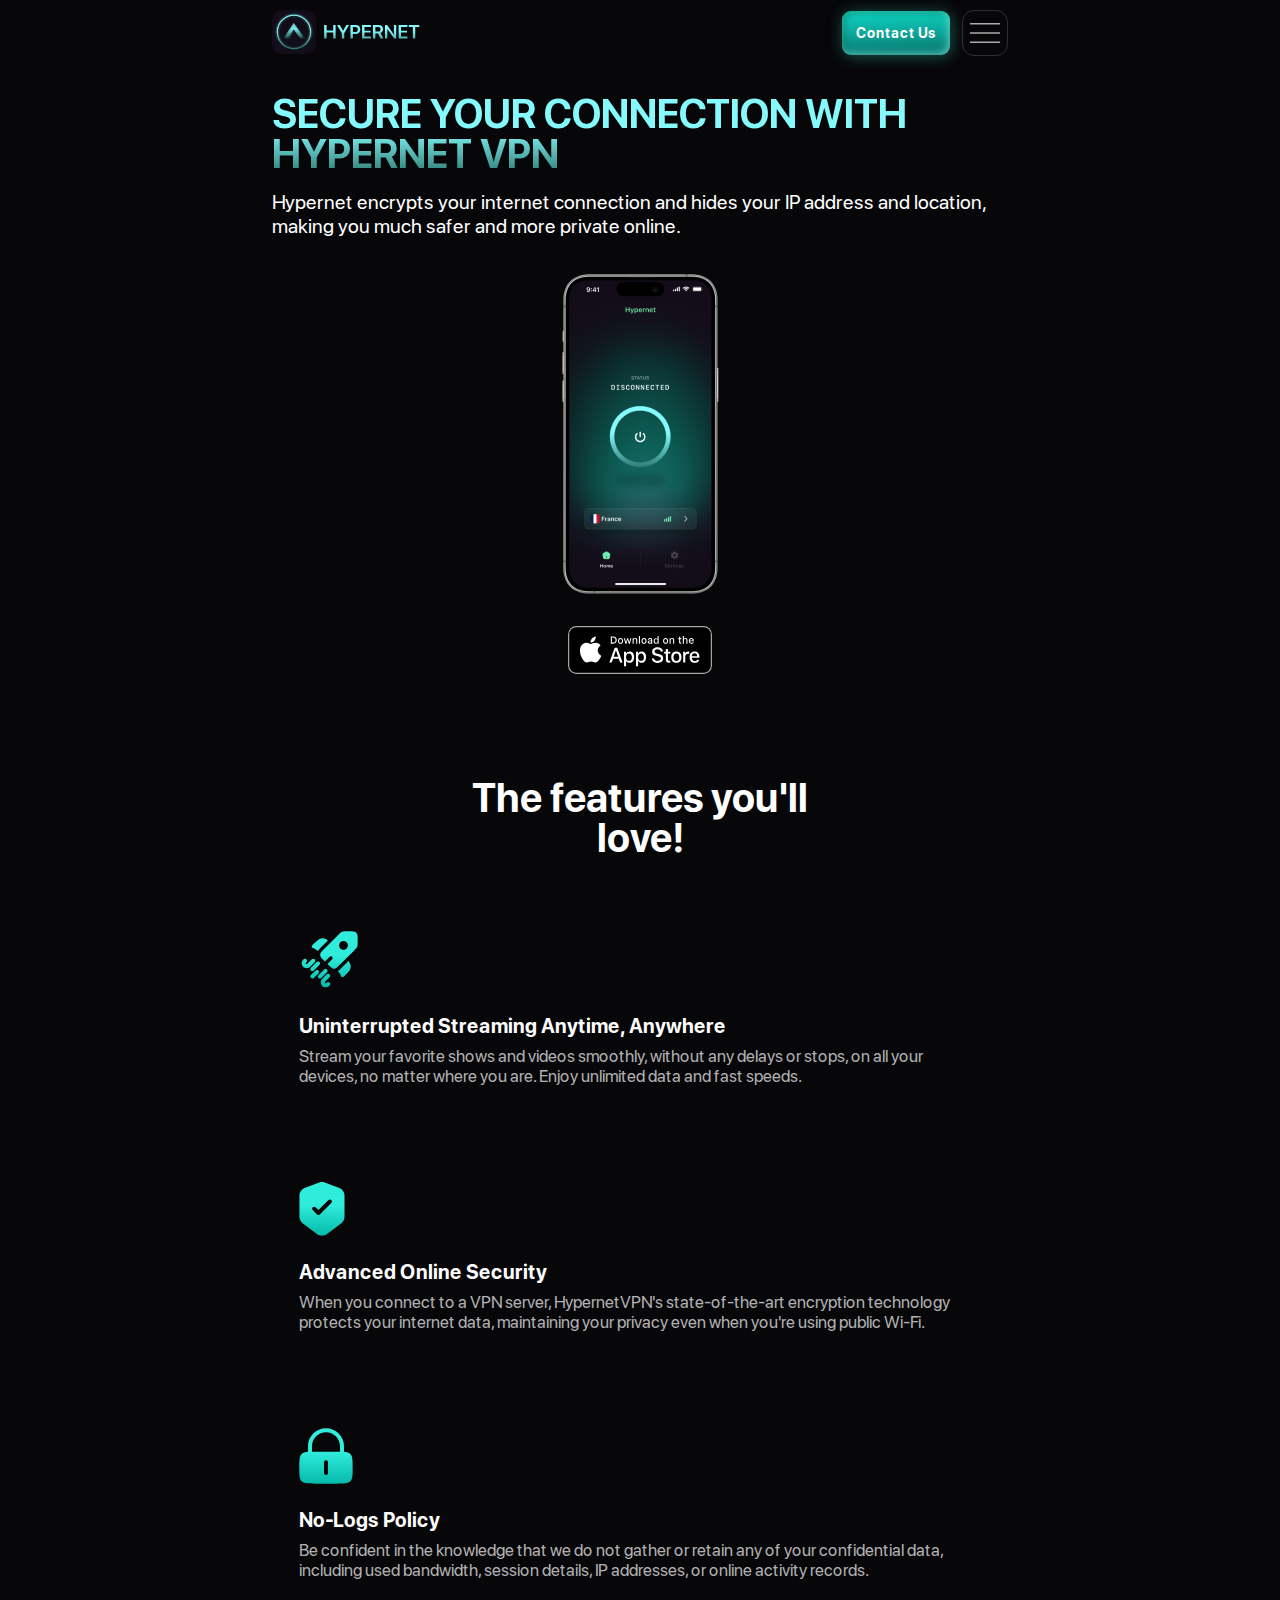
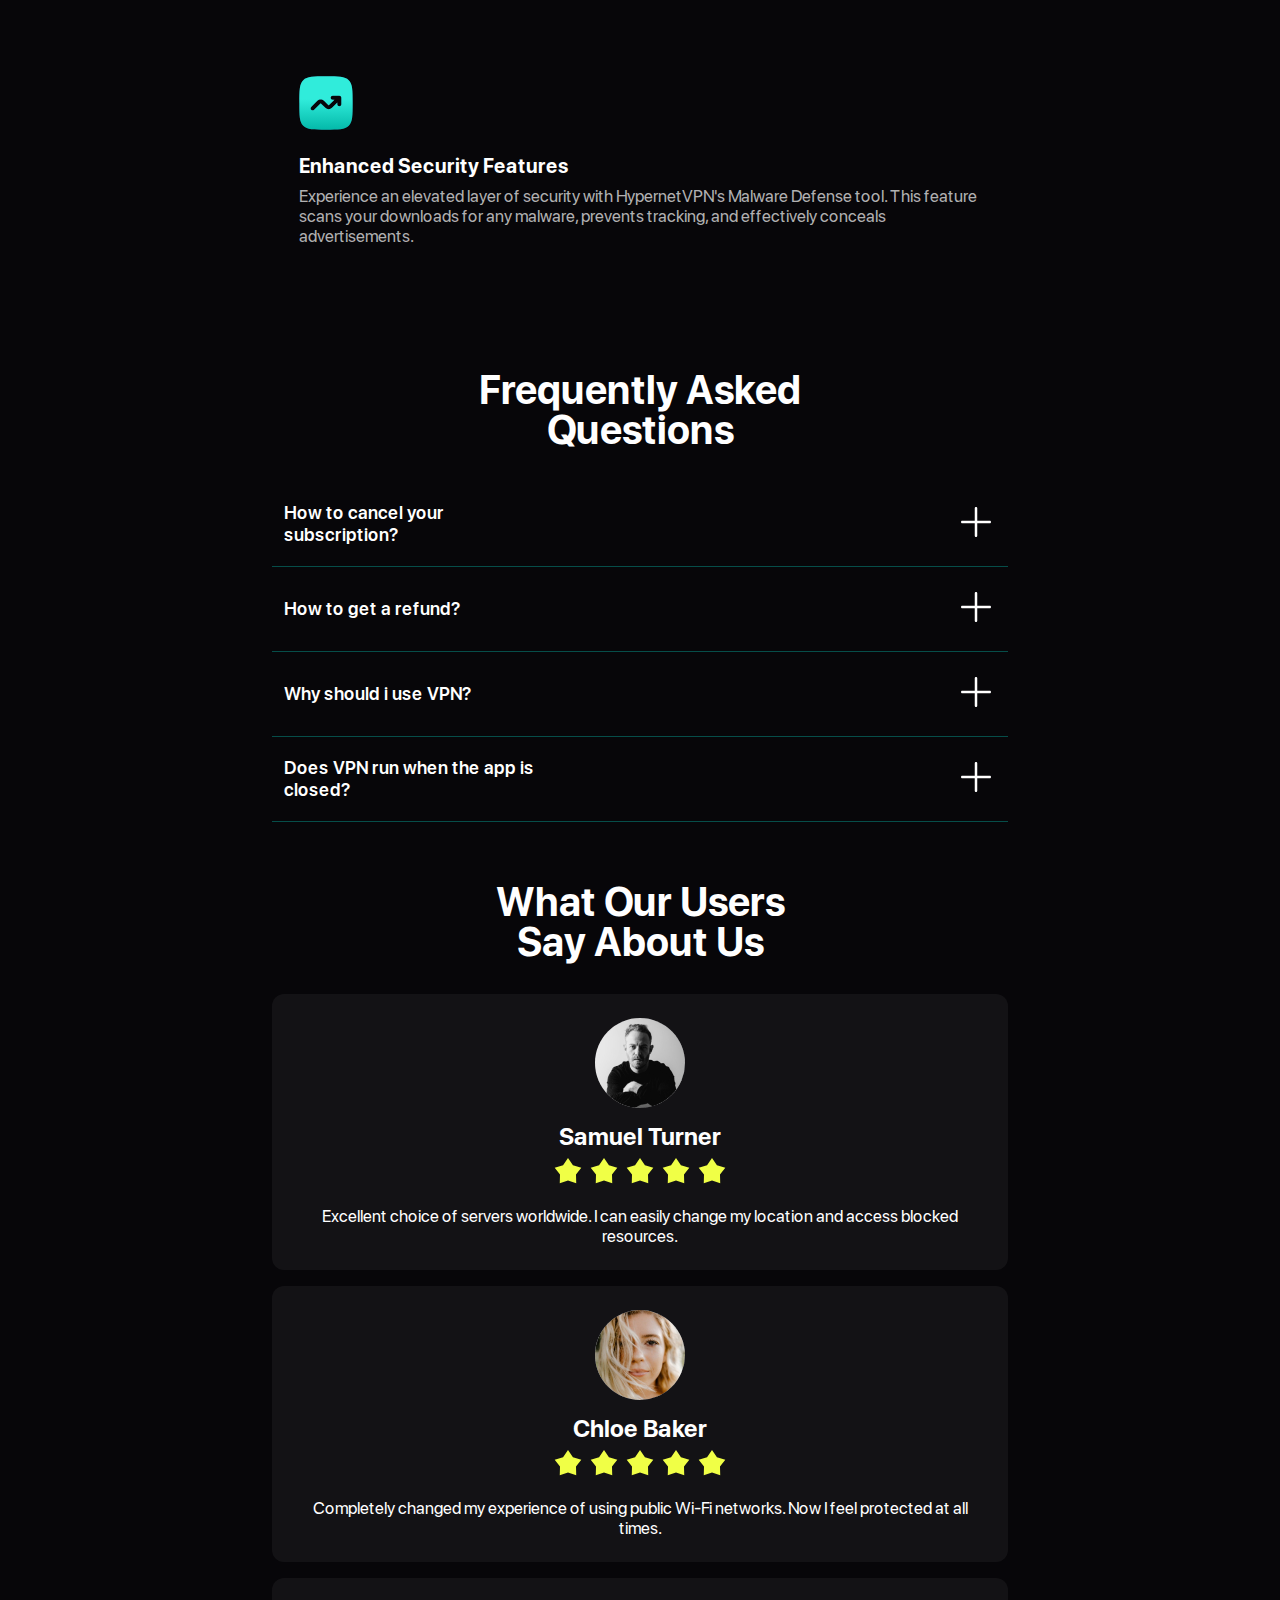
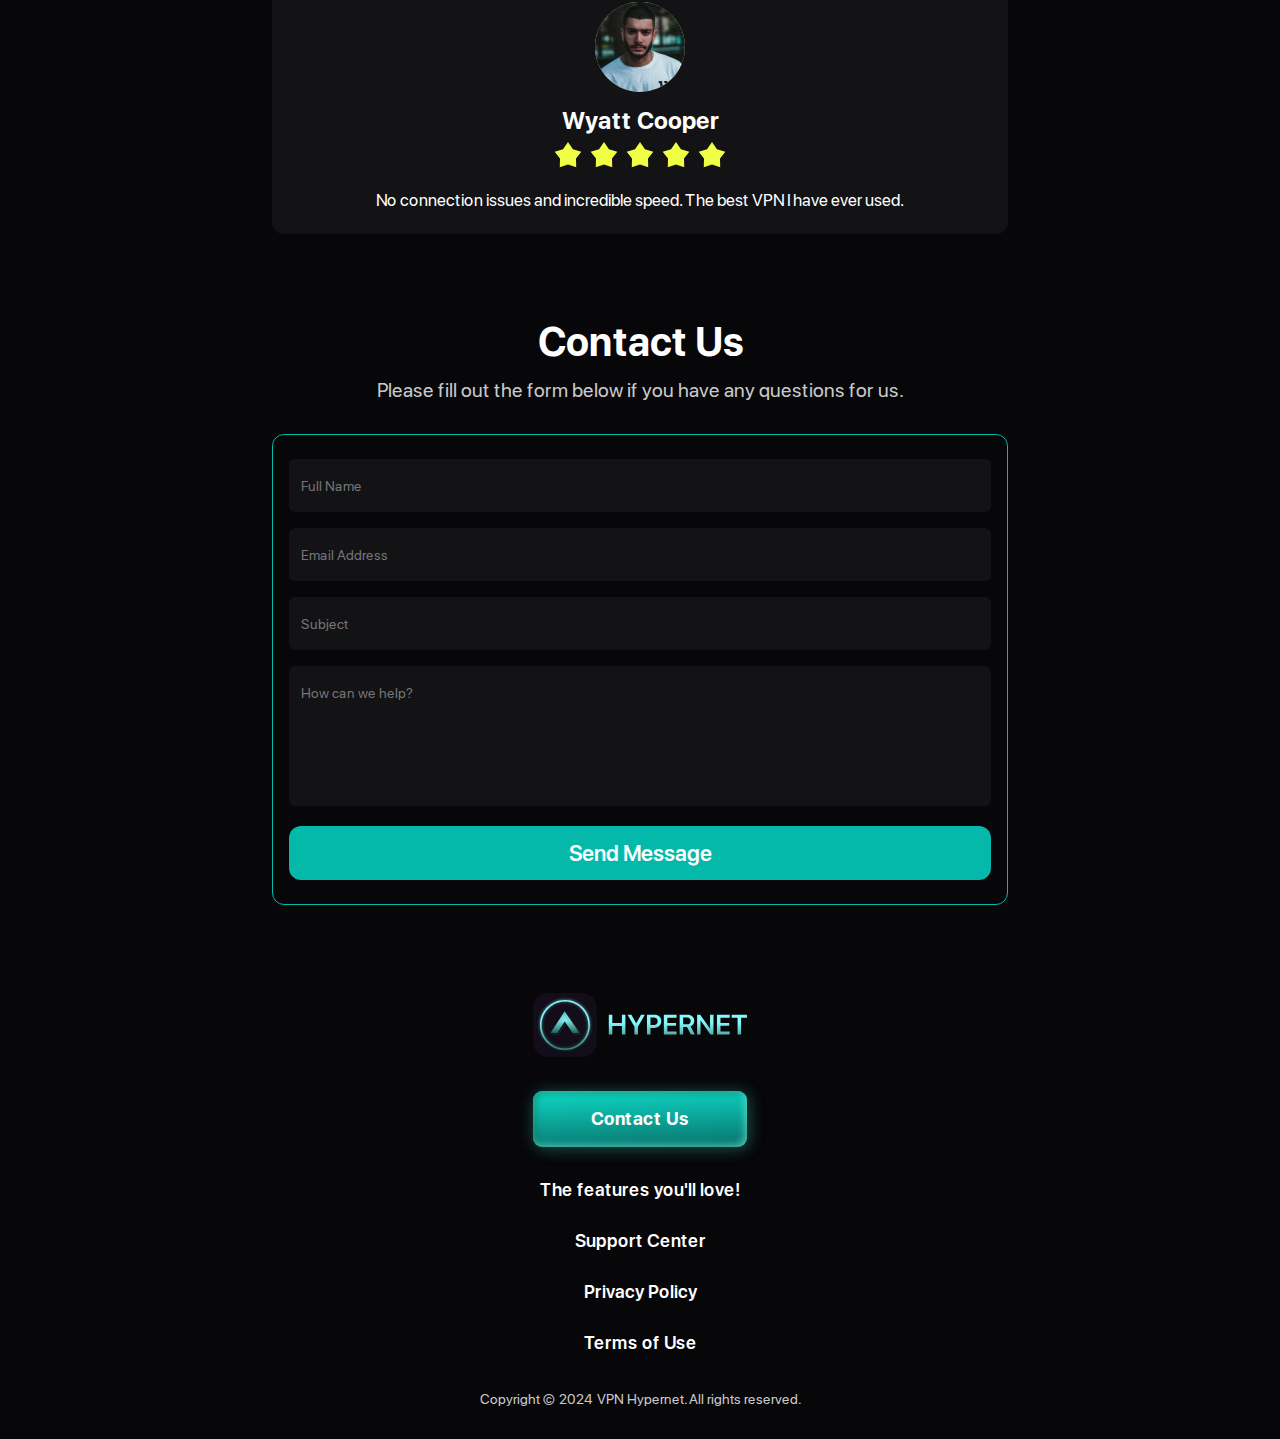
==== commit b812c742: "test 2" ====
--- a/lend/hypernet/index.html
+++ b/lend/hypernet/index.html
@@ -413,12 +413,8 @@
     </div>
 
 
-<script
-        src="https://code.jquery.com/jquery-3.7.1.js"
-        integrity="sha256-eKhayi8LEQwp4NKxN+CfCh+3qOVUtJn3QNZ0TciWLP4="
-        crossorigin="anonymous">
+    <script src="https://code.jquery.com/jquery-3.7.1.js" integrity="sha256-eKhayi8LEQwp4NKxN+CfCh+3qOVUtJn3QNZ0TciWLP4=" crossorigin="anonymous"></script>
 
-</script>
 <script src="https://web3forms.com/client/script.js" async defer></script>
 <script src="js/main.js"></script>
 </body>
--- a/lend/hypernet/css/style.css
+++ b/lend/hypernet/css/style.css
@@ -96,19 +96,7 @@
   opacity: 1;
 }
 
-.nav:before{
-  position: absolute;
-  content: "";
-  top: 78px;
-  left: 50%;
-  transform: rotate(90deg) translate(0 , 50%);
-  width: 500px;
-  height: 500px;
-  background: radial-gradient(51.66% 106.57% at 95.92% 46.6%, rgba(164, 203, 249, 0.50) 0%, rgba(0, 255, 209, 0.50) 30.91%, rgba(2, 54, 42, 0.50) 100%);
-  opacity: 0.4;
-  filter: blur(60.38700866699219px);
-  border-radius: 100%;
-}
+
 
 .nav-cross{
   position: absolute;
@@ -181,20 +169,7 @@
   padding: 0 0 100px;
 }
 
-.main:before{
-  position: absolute;
-  content: "";
-  width: 300px;
-  height: 300px;
-  border-radius: 100%;
-  opacity: 0.3;
-  background: radial-gradient(51.66% 106.57% at 95.92% 46.6%, #A4CBF9 0%, #00FFD1 30.91%, #02362A 100%);
-  filter: blur(50px);
-  left: -77px;
-  top: 55px;
-  transform: rotate(90deg);
-  z-index: -1;
-}
+
 
 .section-title{
   max-width: 340px;
@@ -211,31 +186,7 @@
   position: relative;
 }
 
-.work:before{
-  position: absolute;
-  right: -45px;
-  top: -140px;
-  z-index: -1;
-  content: "";
-  width: 400px;
-  height: 400px;
-  background: radial-gradient(51.66% 106.57% at 95.92% 46.6%, rgba(164, 203, 249, 0.50) 0%, rgba(0, 255, 209, 0.50) 30.91%, rgba(2, 54, 42, 0.50) 100%);
-  opacity: 0.4;
-  filter: blur(48.309608459472656px);
-}
-
-.work:after{
-  position: absolute;
-  left: -201px;
-  bottom: 0;
-  z-index: -1;
-  content: "";
-  width: 400px;
-  height: 400px;
-  background: radial-gradient(51.66% 106.57% at 95.92% 46.6%, rgba(164, 203, 249, 0.50) 0%, rgba(0, 255, 209, 0.50) 30.91%, rgba(2, 54, 42, 0.50) 100%);
-  opacity: 0.4;
-  filter: blur(48.309608459472656px);
-}
+
 
 .work-list{
   display: flex;
@@ -282,19 +233,7 @@
   padding: 88px 0 32px;
 }
 
-.faq:before{
-  position: absolute;
-  content: "";
-  width: 400px;
-  height: 400px;
-  transform: rotate(90deg);
-  right: -230px;
-  top: -98px;
-  background: radial-gradient(51.66% 106.57% at 95.92% 46.6%, rgba(164, 203, 249, 0.50) 0%, rgba(0, 255, 209, 0.50) 30.91%, rgba(2, 54, 42, 0.50) 100%);
-  opacity: 0.4;
-  filter: blur(48.309608459472656px);
-  z-index: -1;
-}
+
 
 .faq-el{
   padding: 20px 12px;
@@ -560,20 +499,7 @@
   margin: 20px 0 20px;
 }
 
-.info-list--page:before{
-  position: absolute;
-  left: -71px;
-  top: -130px;
-  content: "";
-  width: 300px;
-  height: 300px;
-  transform: rotate(90deg);
-  border-radius: 300px;
-  opacity: 0.3;
-  background: radial-gradient(51.66% 106.57% at 95.92% 46.6%, #A4CBF9 0%, #00FFD1 30.91%, #02362A 100%);
-  filter: blur(50px);
-  z-index: -1;
-}
+
 
 .info-list--page .info-list__item {
   display: flex;
